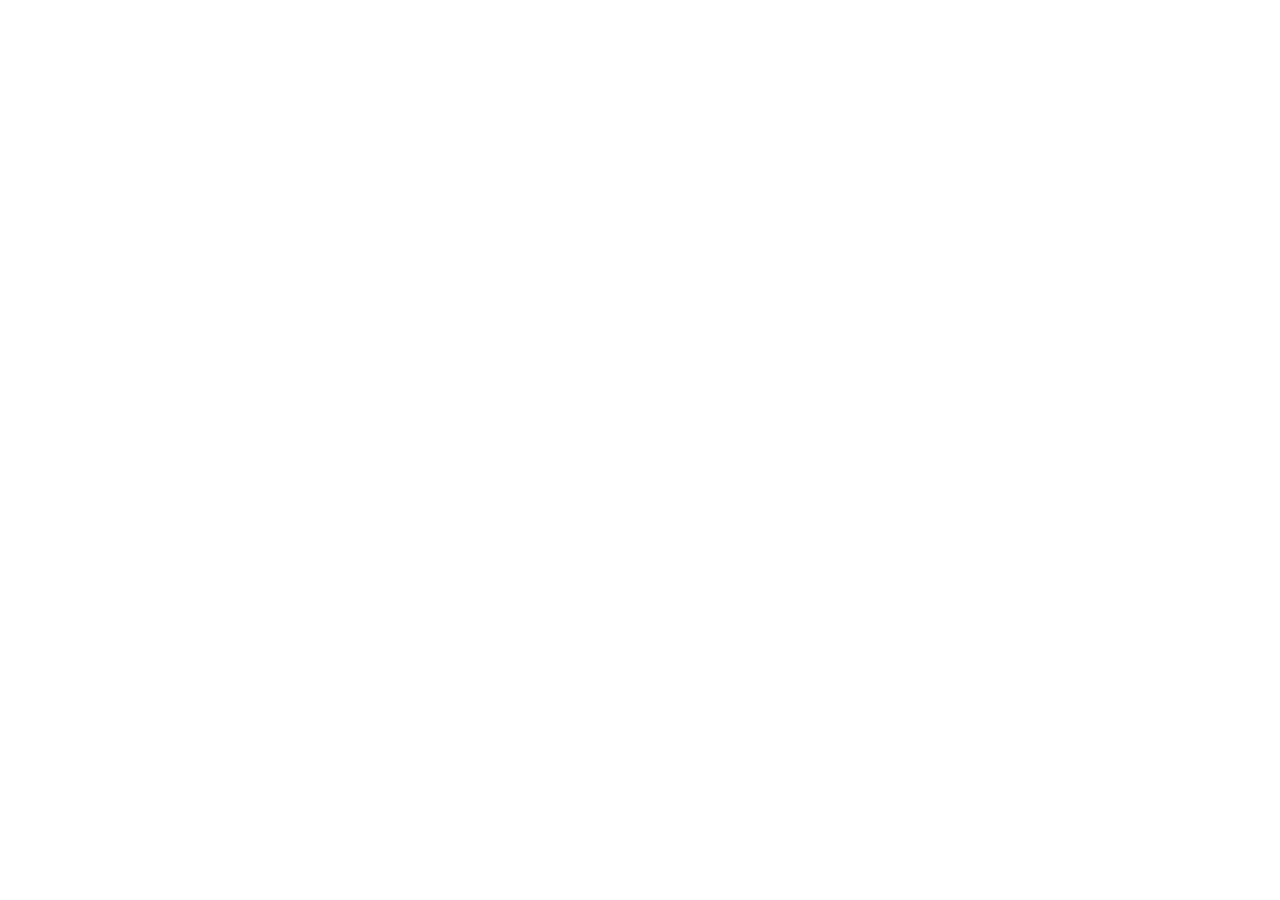
==== agent.html @ 8a027e6d "Final task" ====
<!DOCTYPE html>
<html lang="en">
<head>
    <meta charset="UTF-8">
    <meta name="viewport" content="width=device-width, initial-scale=1.0">
    <link rel="stylesheet" href="agent.css">

    <title>Document</title>
</head>
<body>
   
    
</body>
</html>
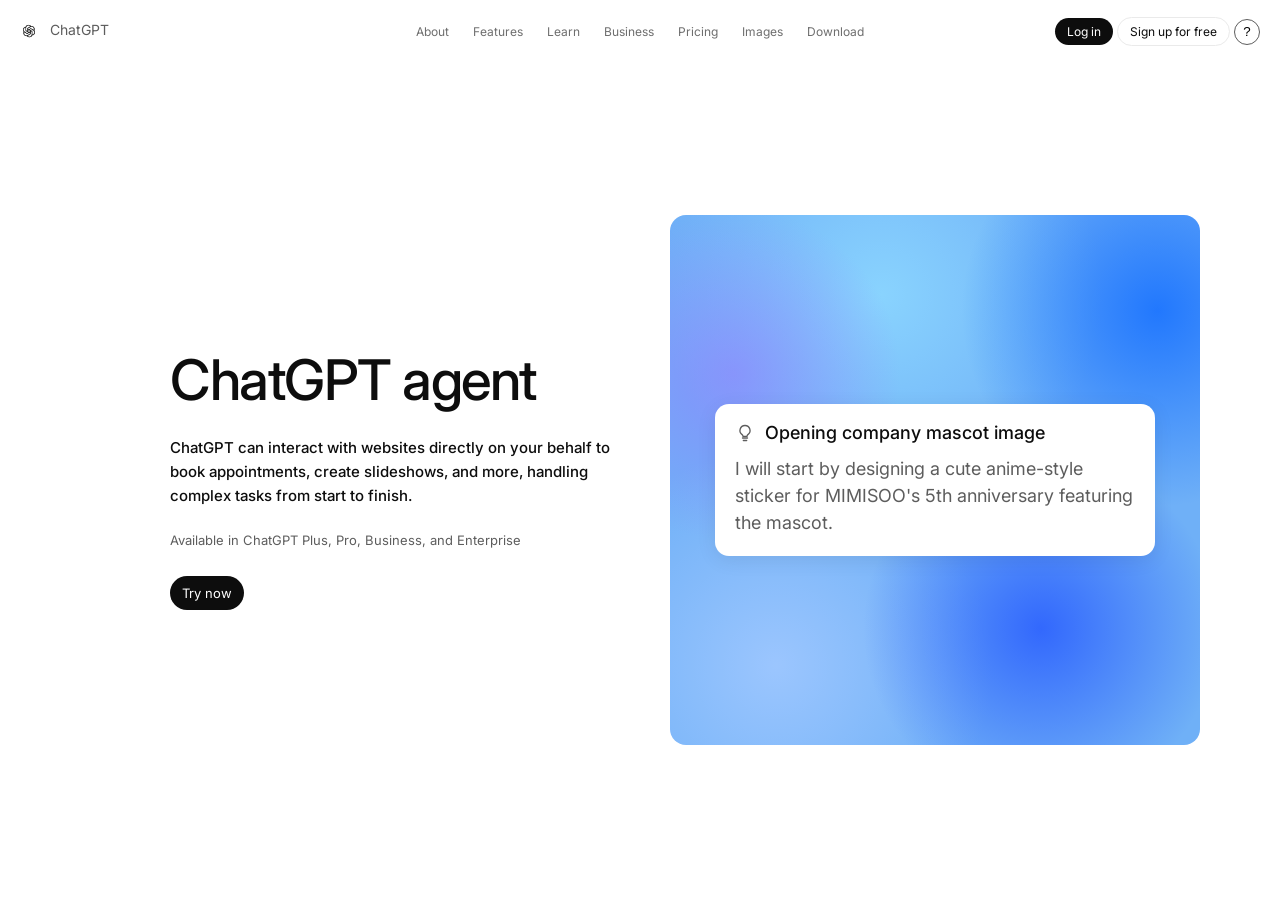
==== commit 39950020: "Updatee" ====
--- a/agent.html
+++ b/agent.html
@@ -4,11 +4,75 @@
     <meta charset="UTF-8">
     <meta name="viewport" content="width=device-width, initial-scale=1.0">
     <link rel="stylesheet" href="agent.css">
+ <link rel="preconnect" href="https://fonts.googleapis.com">
+<link href="https://fonts.googleapis.com/css2?family=Inter:wght@400;500;600&display=swap" rel="stylesheet">
 
     <title>Document</title>
 </head>
 <body>
-   
+    <header class="top-bar">
+    <a href="index.html" class="brand">
+      <img src="logoN.webp" alt="" class="brand-icon">
+      <span>ChatGPT</span>
+    </a>
+<nav class="main-nav">
+      <a href="#">About</a>
+      <a href="#">Features</a>
+      <a href="#">Learn</a>
+      <a href="#">Business</a>
+      <a href="#">Pricing</a>
+      <a href="images.html">Images</a>
+      <a href="#">Download</a>
+    </nav>
+    <div class="actions">
+      <a href="#" class="btn btn-dark">Log in</a>
+      <a href="#" class="btn btn-outline">Sign up for free</a>
+      <button type="button" class="btn-help" aria-label="Help">?</button>
+    </div>
+  </header>
+<main class="hero">
+  <div class="hero-text">
+    <div class="hero-text">
+  <h1 class="hero-title">ChatGPT agent</h1>
+
+  <p class="hero-desc">
+    ChatGPT can interact with websites directly on your behalf to book
+    appointments, create slideshows, and more, handling complex tasks
+    from start to finish.
+  </p>
+
+  <p class="hero-note">
+    Available in ChatGPT Plus, Pro, Business, and Enterprise
+  </p>
+
+  <a href="#" class="btn btn-dark btn-sm">Try now</a>
+</div>
+  </div>
+
+ 
+    <div class="hero-visual">
+  <div class="info-card">
+    <div class="info-head">
+      <svg class="info-icon" viewBox="0 0 24 24" width="20" height="20" fill="none"
+           stroke="currentColor" stroke-width="1.6" stroke-linecap="round" stroke-linejoin="round">
+        <path d="M9 18h6"/>
+        <path d="M10 21h4"/>
+        <path d="M12 3a6 6 0 0 0-3.5 10.9c.6.5 1 1.2 1 2.1h5c0-.9.4-1.6 1-2.1A6 6 0 0 0 12 3z"/>
+      </svg>
+      <span class="info-title">Opening company mascot image</span>
+    </div>
+
+    <p class="info-text">
+      I will start by designing a cute anime-style sticker for
+      MIMISOO's 5th anniversary featuring the mascot.
+    </p>
+  
+</div>
+  </div>
+</main>
+
+
+
     
 </body>
 </html>
--- a/agent.css
+++ b/agent.css
@@ -0,0 +1,177 @@
+body {
+  font-family: "Inter", "Segoe UI", Arial, Helvetica, sans-serif;
+    margin: 0;
+  min-height: 100vh;
+  }
+  .top-bar {
+  height: 60px;
+  padding: 0 20px;
+  overflow: hidden;
+}
+
+.brand {
+  float: left;
+  line-height: 60px;
+  text-decoration: none;
+  color: #5D5D5D;
+  font-size: 14px;
+}
+.brand-icon {
+  width: 18px;
+  height: 18px;
+  vertical-align: middle;
+  margin-right: 8px;
+}
+
+.actions {
+  float: right;
+  line-height: 60px;
+}
+
+.btn {
+  display: inline-block;
+  padding: 6px 12px;
+  border-radius: 20px;
+  font-size: 12px;
+  line-height: normal;
+  text-decoration: none;
+  vertical-align: middle;
+}
+.btn-dark {
+  background: #0D0D0D;
+  color: #fff;
+}
+.btn-outline {
+  background: #fff;
+  border: 1px solid #EAEAEA;
+  color: #0D0D0D;
+}
+
+.btn-help {
+  width: 26px;
+  height: 26px;
+  border-radius: 50%;
+  border: 1px solid #5D5D5D;
+  background: none;
+  vertical-align: middle;
+}
+.main-nav {
+    position: absolute;
+    left: 0;
+    right: 0;
+    top: 0;
+    text-align: center;
+    line-height: 60px;
+}
+
+
+.main-nav a {
+    margin: 0 10px;
+    font-size: 12px;
+    color: #6E6E6E;
+    text-decoration: none;
+}
+
+.actions {
+    position: relative;
+    float: right;
+
+    line-height: 60px;
+}
+.hero {
+  display: grid;
+  grid-template-columns: 1fr 1fr;
+  align-items: center;
+  gap: 60px;
+  max-width: 1200px;
+  margin: 0 auto;
+  padding: 60px 40px;
+  box-sizing: border-box;
+  min-height: calc(100vh - 60px);
+}
+
+.hero-text {
+  max-width: 440px;
+  justify-self: end;
+}
+
+ .hero-visual {
+  position: relative;
+  aspect-ratio: 1 / 1;
+  border-radius: 16px;
+  overflow: hidden;
+  background:
+    radial-gradient(circle at 12% 30%, rgba(150, 120, 255, 0.55) 0%, transparent 28%),
+    radial-gradient(circle at 92% 18%, rgba(20, 110, 255, 0.85) 0%, transparent 30%),
+    radial-gradient(circle at 70% 78%, rgba(30, 80, 255, 0.75) 0%, transparent 32%),
+    radial-gradient(circle at 20% 85%, rgba(160, 200, 255, 0.9) 0%, transparent 35%),
+    radial-gradient(circle at 40% 15%, rgba(140, 215, 255, 0.9) 0%, transparent 40%),
+    #6fb0f7;
+}
+
+.hero-title {
+  margin: 0 0 24px;
+  font-size: 56px;
+  font-weight: 500;
+  line-height: 1.1;
+  letter-spacing: -1.5px;
+  color: #0d0d0d;
+}
+
+.hero-desc {
+  margin: 0 0 24px;
+  font-size: 15px;
+  line-height: 1.6;
+  font-weight: 500;
+  color: #0d0d0d;
+}
+
+.hero-note {
+  margin: 0 0 28px;
+  font-size: 13px;
+  color: #5d5d5d;
+}
+
+.btn-sm {
+  padding: 9px 12px;
+  font-size: 13px;
+}
+.hero-visual {
+  display: flex;
+  align-items: center;
+  justify-content: center;
+}
+
+.info-card {
+  width: 83%;
+  box-sizing: border-box;
+  padding: 18px 20px 20px;
+  background: #fff;
+  border-radius: 14px;
+  box-shadow: 0 4px 20px rgba(0, 0, 0, 0.08);
+}
+
+.info-head {
+  display: flex;
+  align-items: center;
+  gap: 10px;
+  margin-bottom: 12px;
+}
+
+.info-icon {
+  flex-shrink: 0;
+  color: #5d5d5d;
+}
+
+.info-title {
+  font-size: 18px;
+  font-weight: 500;
+  color: #0d0d0d;
+}
+
+.info-text {
+  margin: 0;
+  font-size: 18px;
+  line-height: 1.5;
+  color: #5d5d5d;
+}
